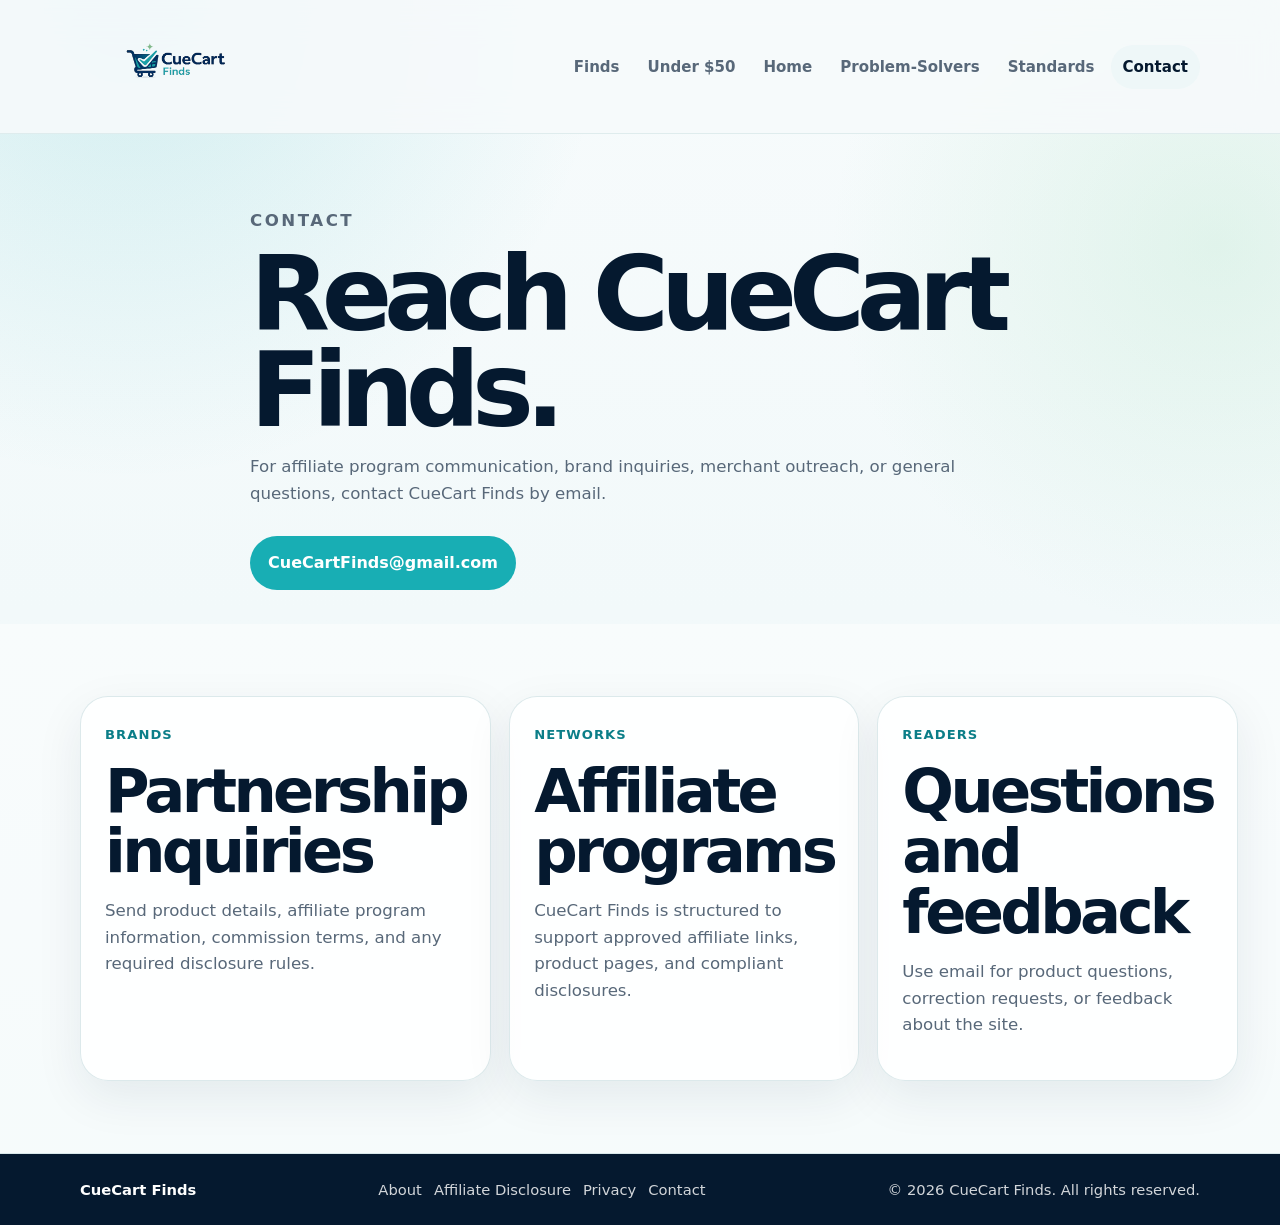
==== contact.html @ a031496b "Upgrade CueCart Finds affiliate site" ====
<!doctype html>
<html lang="en">
  <head>
    <meta charset="utf-8" />
    <meta name="viewport" content="width=device-width, initial-scale=1" />
    <title>Contact | CueCart Finds</title>
    <meta name="description" content="Contact CueCart Finds for brand, affiliate, partnership, and product discovery inquiries." />
    <link rel="canonical" href="https://cuecartfinds.github.io/contact.html" />
    <link rel="icon" href="assets/cuecart-finds-favicon.ico" />
    <link rel="apple-touch-icon" href="assets/cuecart-finds-icon-192.png" />
    <link rel="stylesheet" href="style.css" />
  </head>

  <body>
    <a class="skip-link" href="#main">Skip to main content</a>
    <header class="site-header">
      <nav class="nav container" aria-label="Primary navigation">
        <a class="brand" href="index.html" aria-label="CueCart Finds home">
          <img class="brand-logo" src="assets/cuecart-finds-logo-web-600.png" alt="" width="180" height="64" />
          <span class="brand-text">CueCart Finds</span>
        </a>
        <button class="menu-toggle" type="button" aria-expanded="false" aria-controls="nav-links">Menu</button>
        <div class="nav-links" id="nav-links">
          <a href="finds.html">Finds</a>
          <a href="smart-buys-under-50.html">Under $50</a>
          <a href="useful-home-finds.html">Home</a>
          <a href="everyday-problem-solvers.html">Problem-Solvers</a>
          <a href="editorial-standards.html">Standards</a>
          <a href="contact.html" aria-current="page">Contact</a>
        </div>
      </nav>
    </header>

    <main id="main">
      <section class="page-hero">
        <div class="container narrow">
          <p class="eyebrow">Contact</p>
          <h1>Reach CueCart Finds.</h1>
          <p>
            For affiliate program communication, brand inquiries, merchant outreach, or general
            questions, contact CueCart Finds by email.
          </p>
          <a class="email-link" href="mailto:CueCartFinds@gmail.com">CueCartFinds@gmail.com</a>
        </div>
      </section>

      <section class="section section-muted">
        <div class="container card-grid">
          <article class="feature-card">
            <span class="feature-number">Brands</span>
            <h2>Partnership inquiries</h2>
            <p>Send product details, affiliate program information, commission terms, and any required disclosure rules.</p>
          </article>
          <article class="feature-card">
            <span class="feature-number">Networks</span>
            <h2>Affiliate programs</h2>
            <p>CueCart Finds is structured to support approved affiliate links, product pages, and compliant disclosures.</p>
          </article>
          <article class="feature-card">
            <span class="feature-number">Readers</span>
            <h2>Questions and feedback</h2>
            <p>Use email for product questions, correction requests, or feedback about the site.</p>
          </article>
        </div>
      </section>
    </main>

    <footer class="site-footer">
      <div class="container footer-content">
        <span>CueCart Finds</span>
        <nav aria-label="Footer navigation">
          <a href="about.html">About</a>
          <a href="disclosure.html">Affiliate Disclosure</a>
          <a href="privacy.html">Privacy</a>
          <a href="contact.html" aria-current="page">Contact</a>
        </nav>
        <span>&copy; <span id="year">2026</span> CueCart Finds. All rights reserved.</span>
      </div>
    </footer>
    <script src="script.js"></script>
  </body>
</html>
---- style.css ----
/*
  CueCart Finds static site styles.
  Beginner editing tip: change the color variables below to adjust the site theme.
*/

:root {
  --bg: #f6fafb;
  --surface: #ffffff;
  --surface-soft: #eef7f8;
  --ink: #08213f;
  --muted: #586879;
  --line: #d9e8ea;
  --teal: #18aeb4;
  --teal-dark: #0b7e88;
  --mint: #b8e6cc;
  --navy: #05192f;
  --warning: #a96500;
  --success: #11784f;
  --shadow: 0 24px 80px rgba(8, 33, 63, 0.1);
  --shadow-soft: 0 16px 48px rgba(8, 33, 63, 0.08);
  --radius-lg: 28px;
  --radius-md: 20px;
  --radius-sm: 14px;
  --max-width: 1120px;
}

* {
  box-sizing: border-box;
}

html {
  scroll-behavior: smooth;
}

body {
  margin: 0;
  color: var(--ink);
  font-family:
    ui-sans-serif,
    system-ui,
    -apple-system,
    BlinkMacSystemFont,
    "Segoe UI",
    sans-serif;
  background:
    radial-gradient(circle at 10% 0%, rgba(24, 174, 180, 0.17), transparent 30rem),
    radial-gradient(circle at 95% 20%, rgba(184, 230, 204, 0.34), transparent 24rem),
    linear-gradient(180deg, #f7fbfc 0%, #edf7f8 100%);
  line-height: 1.6;
}

img {
  max-width: 100%;
  display: block;
}

a {
  color: inherit;
}

code {
  padding: 0.15rem 0.35rem;
  border-radius: 0.45rem;
  background: rgba(8, 33, 63, 0.07);
  color: var(--navy);
  font-size: 0.9em;
}

.container {
  width: min(calc(100% - 32px), var(--max-width));
  margin-inline: auto;
}

.narrow {
  max-width: 780px;
}

.skip-link {
  position: absolute;
  left: 16px;
  top: -80px;
  z-index: 100;
  padding: 10px 14px;
  border-radius: 999px;
  background: var(--navy);
  color: #fff;
  text-decoration: none;
  transition: top 0.2s ease;
}

.skip-link:focus {
  top: 16px;
}

.site-header {
  position: sticky;
  top: 0;
  z-index: 20;
  border-bottom: 1px solid rgba(217, 232, 234, 0.78);
  background: rgba(246, 250, 251, 0.88);
  backdrop-filter: blur(18px);
}

.nav {
  display: flex;
  align-items: center;
  justify-content: space-between;
  min-height: 76px;
  gap: 18px;
}

.brand {
  display: inline-flex;
  align-items: center;
  gap: 12px;
  min-width: 0;
  text-decoration: none;
}

.brand-logo {
  width: 154px;
  height: auto;
}

.brand-text {
  display: none;
  font-weight: 850;
  letter-spacing: -0.03em;
  color: var(--navy);
}

.nav-links {
  display: none;
  position: absolute;
  left: 16px;
  right: 16px;
  top: 82px;
  padding: 14px;
  border: 1px solid var(--line);
  border-radius: var(--radius-md);
  background: rgba(255, 255, 255, 0.97);
  box-shadow: var(--shadow);
}

.nav-links.is-open {
  display: grid;
  gap: 8px;
}

.nav-links a {
  padding: 10px 12px;
  border-radius: 999px;
  color: var(--muted);
  font-size: 0.94rem;
  font-weight: 700;
  text-decoration: none;
}

.nav-links a:hover,
.nav-links a[aria-current="page"] {
  background: var(--surface-soft);
  color: var(--navy);
}

.menu-toggle {
  border: 1px solid var(--line);
  border-radius: 999px;
  padding: 10px 14px;
  background: var(--surface);
  color: var(--navy);
  font: inherit;
  font-weight: 750;
  cursor: pointer;
}

h1,
h2,
h3,
p {
  margin-top: 0;
}

h1 {
  margin-bottom: 16px;
  color: var(--navy);
  font-size: clamp(3rem, 12vw, 6.5rem);
  line-height: 0.92;
  letter-spacing: -0.08em;
}

h2 {
  margin-bottom: 16px;
  color: var(--navy);
  font-size: clamp(2rem, 6vw, 3.8rem);
  line-height: 1;
  letter-spacing: -0.06em;
}

h3 {
  margin-bottom: 10px;
  color: var(--navy);
  font-size: 1.25rem;
  line-height: 1.15;
  letter-spacing: -0.03em;
}

.eyebrow,
.section-kicker {
  margin: 0 0 12px;
  color: var(--teal-dark);
  font-size: 0.78rem;
  font-weight: 850;
  letter-spacing: 0.15em;
  text-transform: uppercase;
}

.hero {
  padding: 72px 0 42px;
}

.hero-grid {
  display: grid;
  gap: 28px;
  align-items: center;
}

.hero-copy {
  max-width: 760px;
}

.hero-tagline {
  max-width: 710px;
  margin-bottom: 16px;
  font-size: clamp(1.35rem, 5vw, 2.35rem);
  font-weight: 760;
  line-height: 1.1;
  letter-spacing: -0.05em;
}

.hero-text,
.page-hero p,
.section p {
  color: var(--muted);
  font-size: 1.04rem;
}

.page-hero {
  padding: 74px 0 34px;
}

.hero-actions {
  display: flex;
  flex-wrap: wrap;
  gap: 12px;
  margin-top: 28px;
}

.button {
  display: inline-flex;
  align-items: center;
  justify-content: center;
  min-height: 48px;
  padding: 12px 18px;
  border: 0;
  border-radius: 999px;
  font: inherit;
  font-weight: 850;
  text-decoration: none;
  cursor: pointer;
}

.button-primary {
  background: var(--navy);
  color: #fff;
}

.button-primary:hover {
  background: #092d52;
}

.button-secondary {
  border: 1px solid var(--line);
  background: rgba(255, 255, 255, 0.76);
  color: var(--navy);
}

.button-disabled {
  background: rgba(8, 33, 63, 0.08);
  color: var(--muted);
  cursor: not-allowed;
}

.hero-card,
.lane-card,
.feature-card,
.contact-card,
.filter-panel,
.product-card,
.prose-card,
.standard-card,
.product-detail-card,
.empty-state,
.cta-panel {
  border: 1px solid rgba(217, 232, 234, 0.92);
  background: rgba(255, 255, 255, 0.84);
  box-shadow: var(--shadow-soft);
}

.hero-card {
  padding: 24px;
  border-radius: var(--radius-lg);
}

.hero-card p {
  color: var(--muted);
}

.card-badge,
.status-badge,
.tag {
  display: inline-flex;
  align-items: center;
  width: fit-content;
  border-radius: 999px;
  font-weight: 850;
}

.card-badge {
  margin-bottom: 18px;
  padding: 8px 12px;
  background: var(--surface-soft);
  color: var(--teal-dark);
  font-size: 0.78rem;
}

.signal-list {
  display: grid;
  gap: 12px;
  margin: 20px 0 0;
}

.signal-list div {
  padding: 14px;
  border-radius: var(--radius-sm);
  background: var(--surface-soft);
}

.signal-list dt {
  color: var(--navy);
  font-weight: 850;
}

.signal-list dd {
  margin: 4px 0 0;
  color: var(--muted);
}

.section {
  padding: 72px 0;
}

.section-muted {
  background: rgba(255, 255, 255, 0.52);
}

.section-heading {
  max-width: 760px;
  margin-bottom: 28px;
}

.card-grid,
.feature-grid,
.product-grid,
.standards-grid {
  display: grid;
  gap: 18px;
}

.lane-card,
.feature-card,
.standard-card {
  padding: 24px;
  border-radius: var(--radius-lg);
}

.linked-card {
  text-decoration: none;
  transition:
    transform 0.2s ease,
    box-shadow 0.2s ease;
}

.linked-card:hover,
.product-card:hover {
  transform: translateY(-4px);
  box-shadow: 0 30px 90px rgba(8, 33, 63, 0.14);
}

.lane-icon {
  display: inline-grid;
  width: 42px;
  height: 42px;
  place-items: center;
  margin-bottom: 18px;
  border-radius: 14px;
  background: linear-gradient(135deg, rgba(24, 174, 180, 0.16), rgba(184, 230, 204, 0.34));
  color: var(--teal-dark);
  font-size: 0.86rem;
  font-weight: 950;
}

.feature-number,
.standard-card span {
  display: inline-flex;
  margin-bottom: 16px;
  color: var(--teal-dark);
  font-size: 0.82rem;
  font-weight: 900;
  letter-spacing: 0.08em;
  text-transform: uppercase;
}

.split {
  display: grid;
  gap: 28px;
}

.trust-list {
  display: grid;
  gap: 12px;
}

.trust-item {
  display: grid;
  gap: 4px;
  padding: 18px;
  border: 1px solid var(--line);
  border-radius: var(--radius-md);
  background: rgba(255, 255, 255, 0.64);
}

.trust-item strong {
  color: var(--navy);
}

.trust-item span {
  color: var(--muted);
}

.catalog-layout {
  display: grid;
  gap: 24px;
}

.filter-panel {
  align-self: start;
  padding: 20px;
  border-radius: var(--radius-lg);
}

.filter-panel h2 {
  font-size: 1.4rem;
  letter-spacing: -0.04em;
}

.search-label {
  display: block;
  margin-bottom: 8px;
  color: var(--muted);
  font-size: 0.92rem;
  font-weight: 750;
}

.search-input {
  width: 100%;
  min-height: 48px;
  padding: 12px 14px;
  border: 1px solid var(--line);
  border-radius: 999px;
  background: #fff;
  color: var(--ink);
  font: inherit;
}

.filter-group {
  display: grid;
  gap: 8px;
  margin-top: 18px;
}

.filter-button {
  min-height: 42px;
  border: 1px solid var(--line);
  border-radius: 999px;
  background: #fff;
  color: var(--muted);
  font: inherit;
  font-weight: 800;
  cursor: pointer;
}

.filter-button.is-active,
.filter-button:hover {
  border-color: transparent;
  background: var(--navy);
  color: #fff;
}

.operator-note {
  display: grid;
  gap: 6px;
  margin-top: 18px;
  padding: 14px;
  border-radius: var(--radius-md);
  background: var(--surface-soft);
  color: var(--muted);
  font-size: 0.92rem;
}

.operator-note strong {
  color: var(--navy);
}

.catalog-toolbar {
  display: flex;
  flex-wrap: wrap;
  align-items: center;
  justify-content: space-between;
  gap: 12px;
  margin-bottom: 18px;
}

.catalog-toolbar p {
  margin: 0;
  color: var(--muted);
  font-weight: 750;
}

.catalog-toolbar a {
  color: var(--teal-dark);
  font-weight: 850;
  text-decoration: none;
}

.product-card {
  display: grid;
  overflow: hidden;
  border-radius: var(--radius-lg);
  transition:
    transform 0.2s ease,
    box-shadow 0.2s ease;
}

.product-image {
  aspect-ratio: 4 / 3;
  width: 100%;
  object-fit: cover;
  background: var(--surface-soft);
}

.product-card-body {
  display: grid;
  gap: 12px;
  padding: 18px;
}

.product-meta-row {
  display: flex;
  flex-wrap: wrap;
  gap: 8px;
}

.status-badge {
  padding: 6px 10px;
  background: rgba(169, 101, 0, 0.12);
  color: var(--warning);
  font-size: 0.76rem;
}

.status-badge.live {
  background: rgba(17, 120, 79, 0.12);
  color: var(--success);
}

.price-pill {
  display: inline-flex;
  width: fit-content;
  padding: 6px 10px;
  border-radius: 999px;
  background: var(--surface-soft);
  color: var(--navy);
  font-size: 0.76rem;
  font-weight: 850;
}

.product-card h2,
.product-card h3 {
  margin-bottom: 0;
  font-size: 1.35rem;
}

.product-card p {
  margin-bottom: 0;
  color: var(--muted);
}

.product-actions {
  display: flex;
  flex-wrap: wrap;
  gap: 10px;
  margin-top: 4px;
}

.product-actions .button {
  min-height: 42px;
  padding: 9px 14px;
  font-size: 0.92rem;
}

.tag-list {
  display: flex;
  flex-wrap: wrap;
  gap: 8px;
  margin-top: 4px;
}

.tag {
  padding: 5px 9px;
  background: rgba(24, 174, 180, 0.11);
  color: var(--teal-dark);
  font-size: 0.74rem;
}

.product-detail-card {
  display: grid;
  gap: 24px;
  padding: 22px;
  border-radius: var(--radius-lg);
}

.product-detail-media {
  overflow: hidden;
  border-radius: var(--radius-md);
  background: var(--surface-soft);
}

.product-detail-content h1 {
  font-size: clamp(2.6rem, 9vw, 5rem);
}

.detail-list {
  display: grid;
  gap: 12px;
  margin: 22px 0;
  padding: 0;
  list-style: none;
}

.detail-list li {
  padding: 14px;
  border-radius: var(--radius-md);
  background: var(--surface-soft);
}

.detail-list strong {
  display: block;
  color: var(--navy);
}

.signals-grid {
  display: grid;
  gap: 10px;
  margin-top: 18px;
}

.signal-chip {
  padding: 12px;
  border: 1px solid var(--line);
  border-radius: var(--radius-md);
  background: rgba(255, 255, 255, 0.7);
}

.signal-chip strong {
  display: block;
  color: var(--navy);
}

.prose-card,
.empty-state {
  padding: 26px;
  border-radius: var(--radius-lg);
}

.prose-card p:last-child,
.empty-state p:last-child {
  margin-bottom: 0;
}

.standards-grid {
  align-items: stretch;
}

.standard-card h2 {
  font-size: 1.8rem;
}

.cta-panel {
  display: grid;
  gap: 18px;
  align-items: center;
  padding: 28px;
  border-radius: var(--radius-lg);
}

.email-link {
  display: inline-flex;
  width: fit-content;
  align-items: center;
  justify-content: center;
  margin-top: 12px;
  padding: 14px 18px;
  border-radius: 999px;
  background: var(--teal);
  color: #ffffff;
  font-weight: 850;
  text-decoration: none;
}

.email-link:hover {
  background: var(--teal-dark);
}

.disclosure {
  padding: 20px 0 36px;
}

.disclosure p {
  margin: 0;
  color: var(--muted);
  font-size: 0.94rem;
}

.site-footer {
  border-top: 1px solid var(--line);
  background: var(--navy);
  color: rgba(255, 255, 255, 0.82);
}

.footer-content {
  display: grid;
  gap: 12px;
  padding: 24px 0;
  font-size: 0.92rem;
}

.footer-content > span:first-child {
  color: #fff;
  font-weight: 850;
}

.footer-content nav {
  display: flex;
  flex-wrap: wrap;
  gap: 12px;
}

.footer-content a {
  color: rgba(255, 255, 255, 0.82);
  text-decoration: none;
}

.footer-content a:hover {
  color: #fff;
}

@media (min-width: 760px) {
  .menu-toggle {
    display: none;
  }

  .nav-links {
    position: static;
    display: flex;
    align-items: center;
    gap: 4px;
    padding: 0;
    border: 0;
    background: transparent;
    box-shadow: none;
  }

  .hero {
    padding-top: 96px;
  }

  .hero-grid {
    grid-template-columns: minmax(0, 1.36fr) minmax(300px, 0.84fr);
  }

  .card-grid,
  .feature-grid,
  .product-grid {
    grid-template-columns: repeat(3, 1fr);
  }

  .standards-grid {
    grid-template-columns: repeat(2, 1fr);
  }

  .split {
    grid-template-columns: 0.82fr 1.18fr;
    align-items: start;
  }

  .catalog-layout {
    grid-template-columns: 280px 1fr;
  }

  .product-detail-card {
    grid-template-columns: minmax(280px, 0.8fr) minmax(0, 1.2fr);
  }

  .signals-grid {
    grid-template-columns: repeat(2, 1fr);
  }

  .cta-panel {
    grid-template-columns: 1fr auto;
  }

  .footer-content {
    grid-template-columns: auto 1fr auto;
    align-items: center;
  }

  .footer-content nav {
    justify-content: center;
  }
}

@media (min-width: 1020px) {
  .standards-grid {
    grid-template-columns: repeat(3, 1fr);
  }
}

@media (prefers-reduced-motion: reduce) {
  *,
  *::before,
  *::after {
    scroll-behavior: auto !important;
    transition: none !important;
  }
}
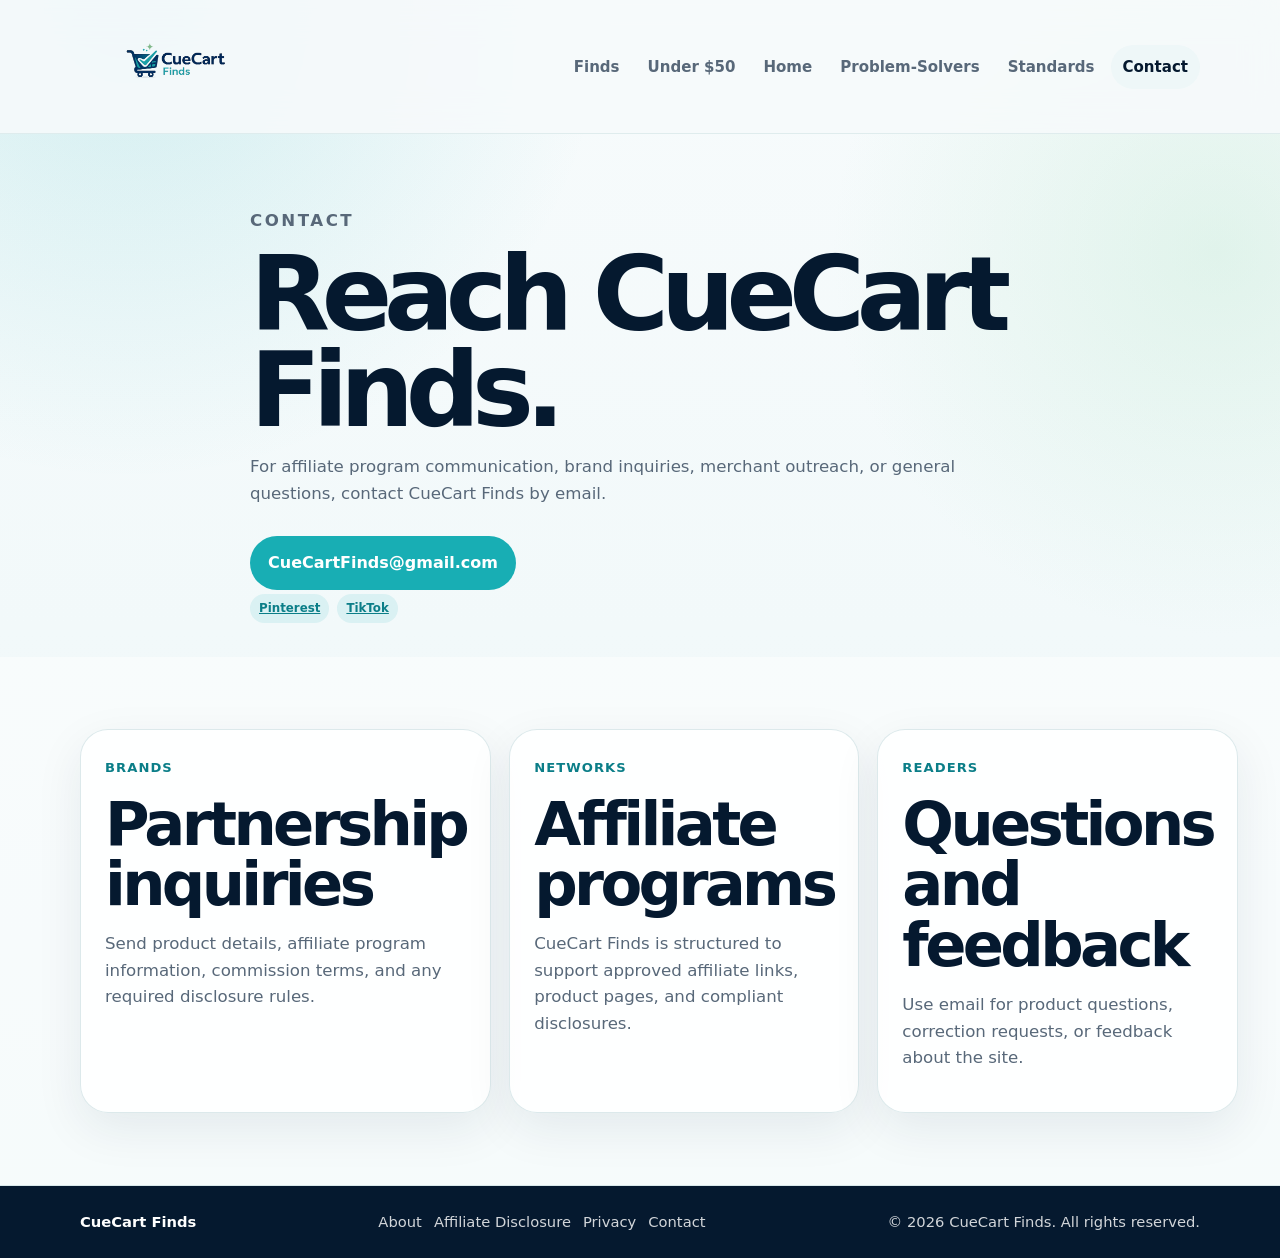
==== commit 37162fa2: "Align public site with lean product feed" ====
--- a/contact.html
+++ b/contact.html
@@ -41,6 +41,10 @@
             questions, contact CueCart Finds by email.
           </p>
           <a class="email-link" href="mailto:CueCartFinds@gmail.com">CueCartFinds@gmail.com</a>
+          <div class="tag-list" aria-label="Social links">
+            <a class="tag" href="https://www.pinterest.com/cuecartfinds/" target="_blank" rel="noopener">Pinterest</a>
+            <a class="tag" href="https://www.tiktok.com/@cuecartfinds" target="_blank" rel="noopener">TikTok</a>
+          </div>
         </div>
       </section>
 
